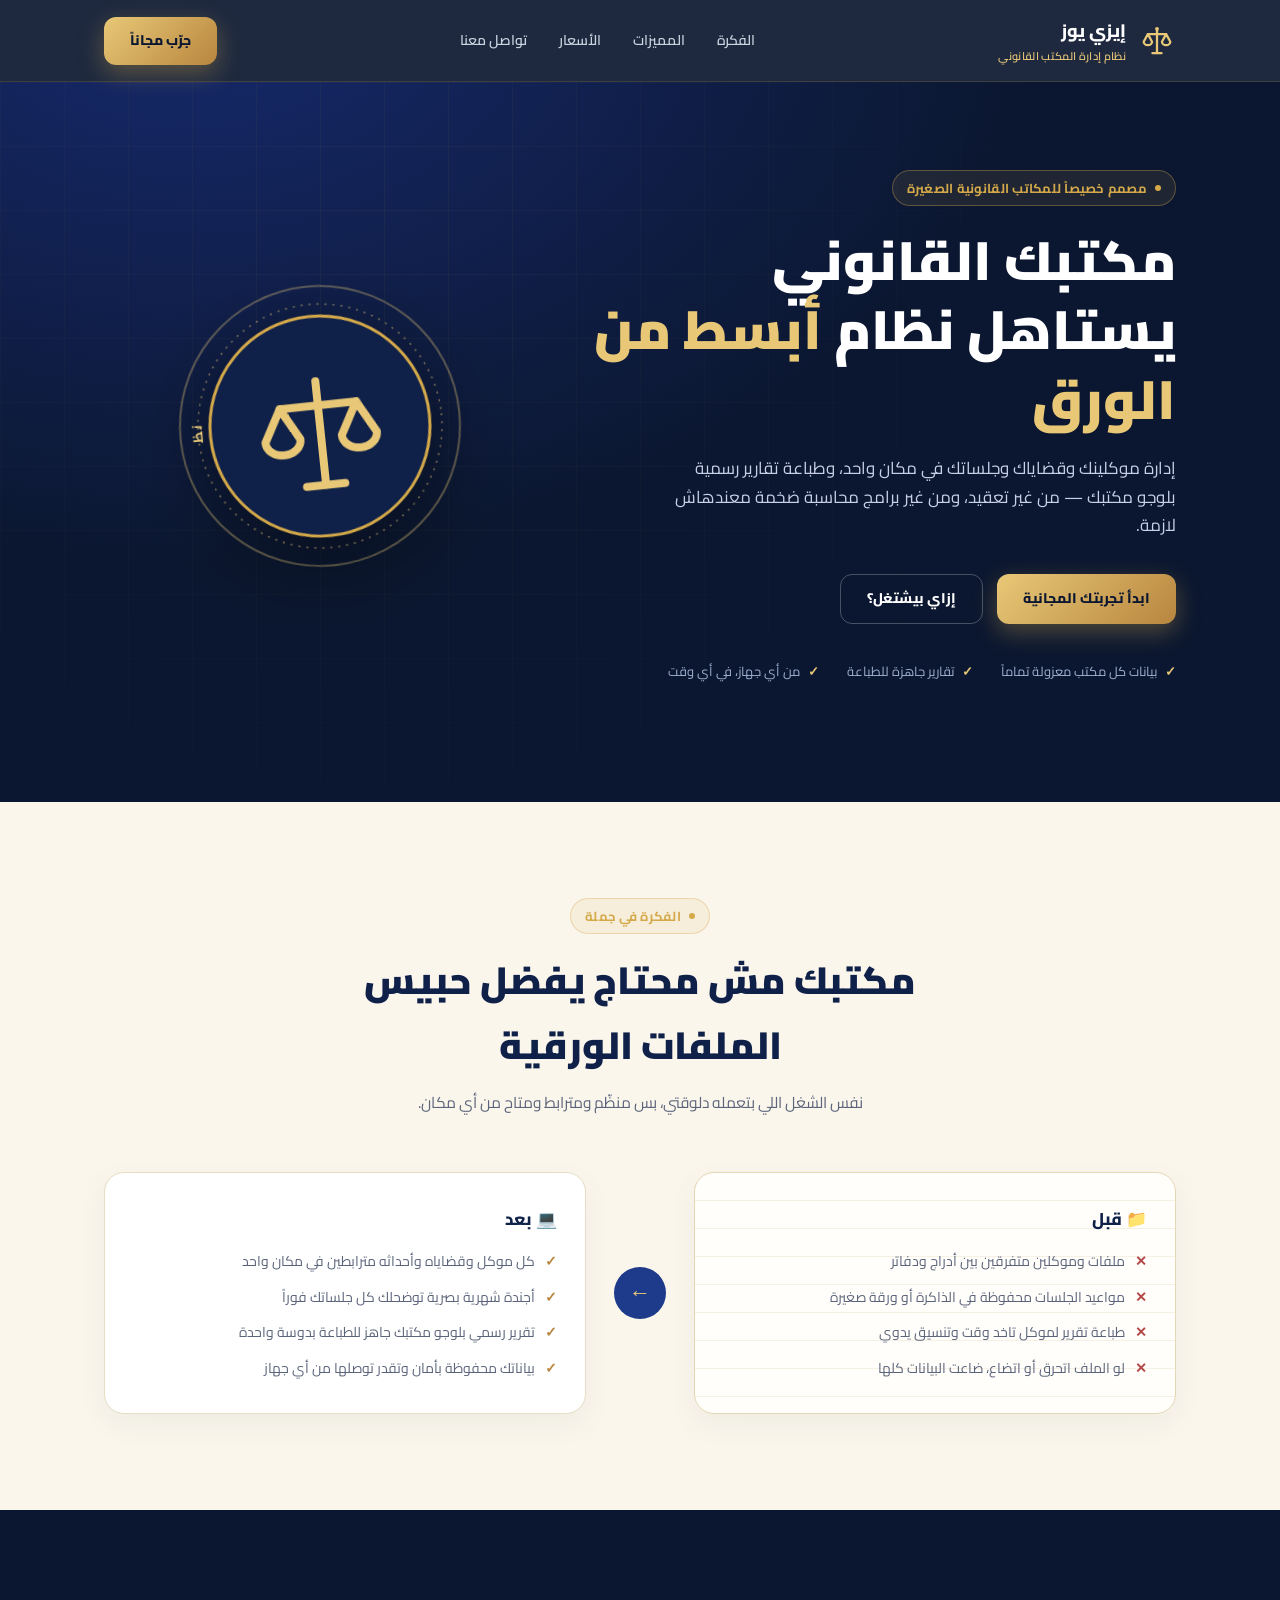
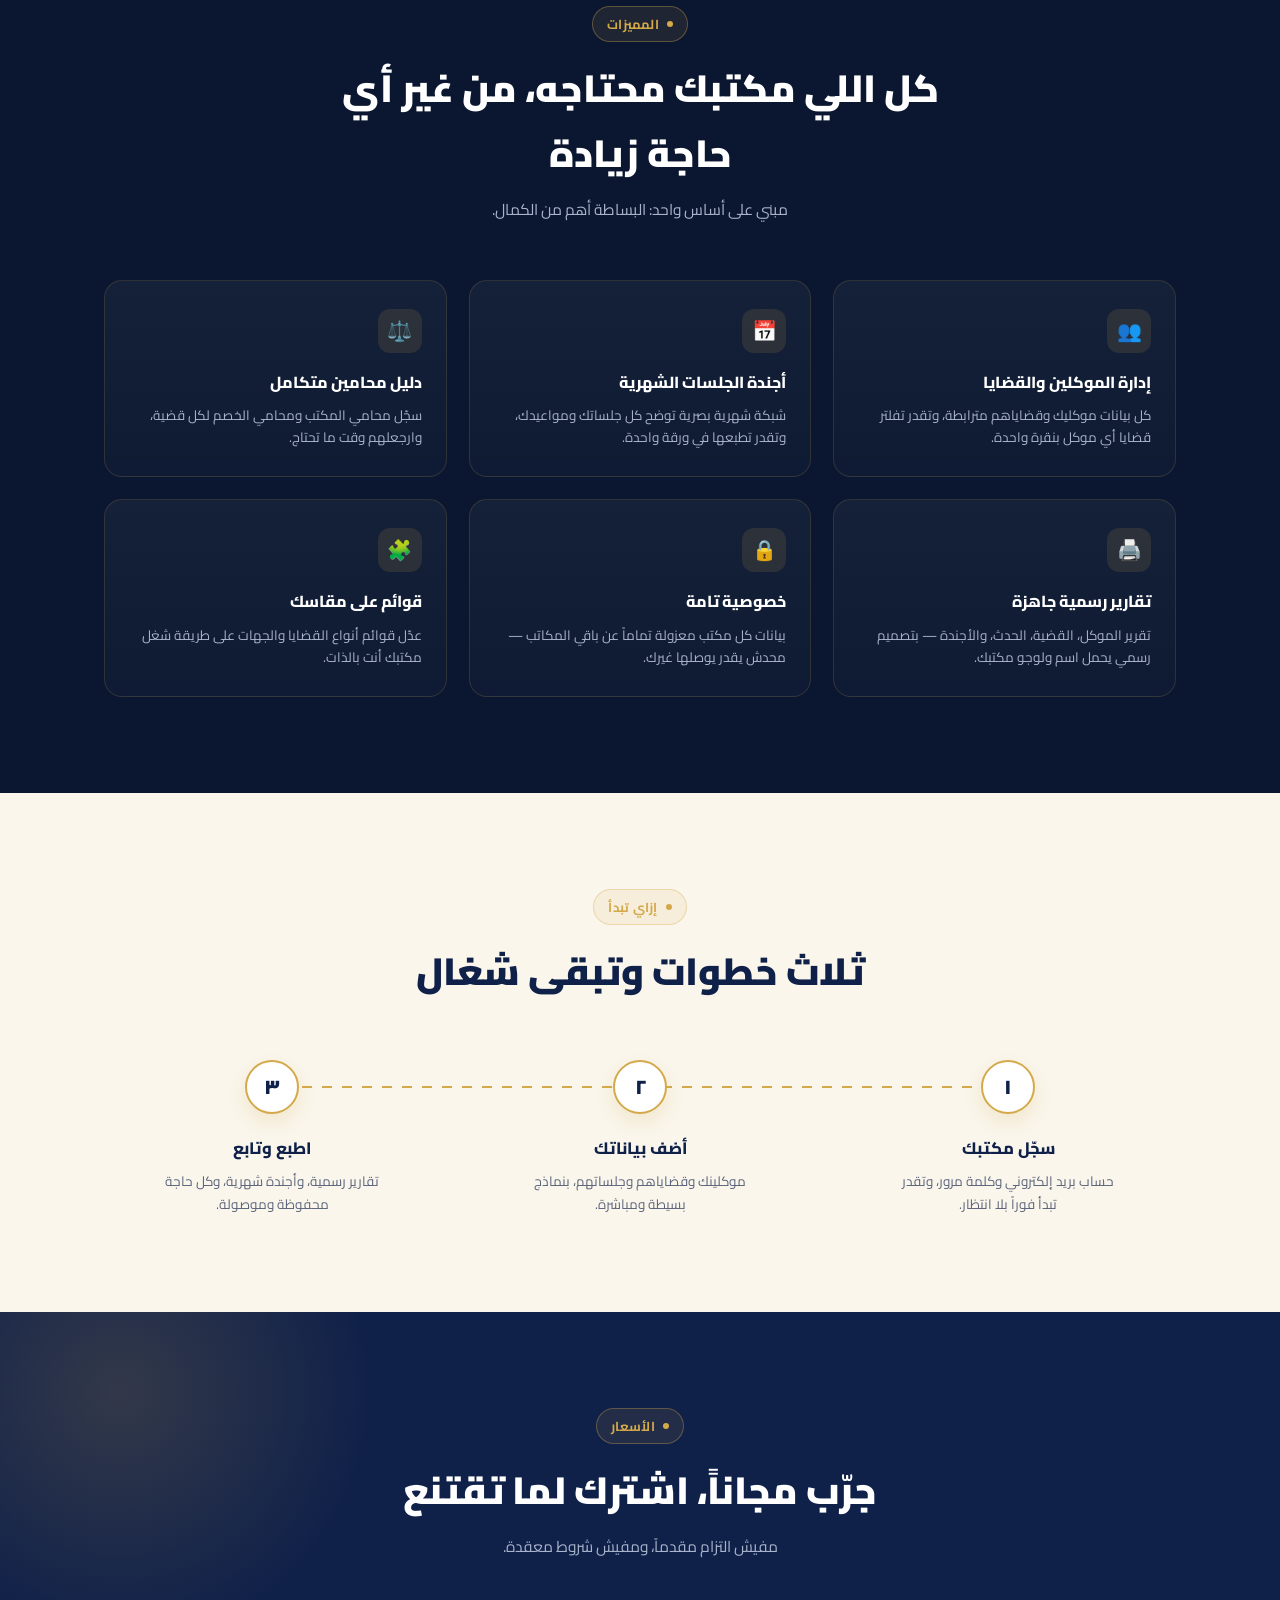
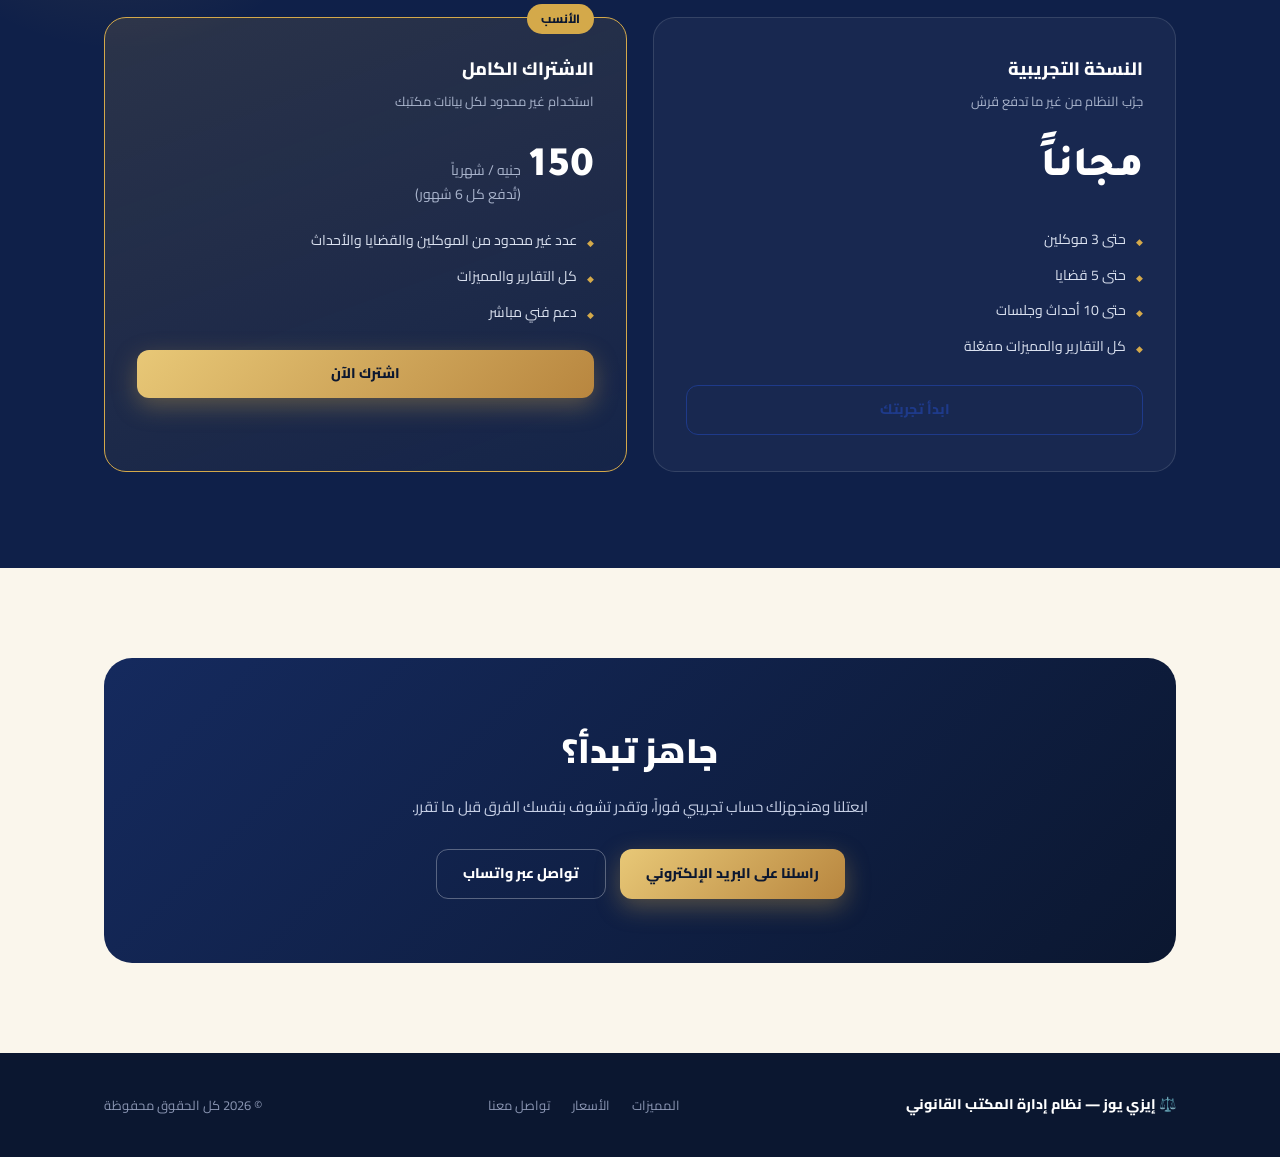
==== public/landing.html @ 00e55f8a "add landing page" ====
<!DOCTYPE html>
<html lang="ar" dir="rtl">
<head>
<meta charset="UTF-8">
<meta name="viewport" content="width=device-width, initial-scale=1.0">
<title>إيزي يوز — نظام إدارة المكتب القانوني</title>
<link rel="preconnect" href="https://fonts.googleapis.com">
<link href="https://fonts.googleapis.com/css2?family=Cairo:wght@400;500;600;700;800;900&family=Tajawal:wght@400;500;700&display=swap" rel="stylesheet">
<style>
  :root{
    --navy-950:#0b1730;
    --navy-900:#0f2049;
    --navy-800:#152a5e;
    --navy-700:#1e3a8a;
    --gold-600:#b8863f;
    --gold-500:#d4a94a;
    --gold-400:#e8c877;
    --paper:#faf6ec;
    --paper-line:#e7ddc4;
    --ink:#1a2238;
    --ink-muted:#5b647a;
    --white:#ffffff;
  }
  *{box-sizing:border-box; margin:0; padding:0;}
  html{scroll-behavior:smooth;}
  body{
    font-family:'Cairo', sans-serif;
    background:var(--paper);
    color:var(--ink);
    line-height:1.7;
    overflow-x:hidden;
  }
  img,svg{display:block; max-width:100%;}
  a{color:inherit; text-decoration:none;}
  .container{max-width:1120px; margin:0 auto; padding:0 24px;}
  .eyebrow{
    display:inline-flex; align-items:center; gap:8px;
    font-size:13px; font-weight:700; letter-spacing:.02em;
    color:var(--gold-500);
    background:rgba(212,169,74,.1);
    border:1px solid rgba(212,169,74,.35);
    padding:6px 14px; border-radius:999px;
  }
  .eyebrow .dot{width:6px; height:6px; border-radius:50%; background:var(--gold-500);}

  /* ===== NAV ===== */
  header.nav{
    position:sticky; top:0; z-index:50;
    background:rgba(11,23,48,.92);
    backdrop-filter:blur(10px);
    border-bottom:1px solid rgba(212,169,74,.18);
  }
  .nav-inner{display:flex; align-items:center; justify-content:space-between; padding:16px 24px;}
  .brand{display:flex; align-items:center; gap:12px;}
  .brand-mark{width:38px; height:38px;}
  .brand-name{color:var(--white); font-weight:800; font-size:18px;}
  .brand-sub{color:var(--gold-400); font-size:11px; font-weight:600; letter-spacing:.03em;}
  nav.links{display:flex; align-items:center; gap:32px;}
  nav.links a{color:#cbd5e1; font-size:14px; font-weight:600; transition:color .2s;}
  nav.links a:hover{color:var(--gold-400);}
  .btn{
    display:inline-flex; align-items:center; justify-content:center; gap:8px;
    font-weight:800; font-size:14px; border-radius:12px; padding:12px 26px;
    cursor:pointer; border:none; transition:transform .18s ease, box-shadow .18s ease;
  }
  .btn:hover{transform:translateY(-2px);}
  .btn-gold{background:linear-gradient(135deg, var(--gold-400), var(--gold-600)); color:var(--navy-950); box-shadow:0 8px 24px rgba(212,169,74,.35);}
  .btn-ghost{background:transparent; color:var(--white); border:1.5px solid rgba(255,255,255,.25);}
  .btn-navy{background:var(--navy-700); color:var(--white); box-shadow:0 8px 24px rgba(30,58,138,.35);}
  .btn-outline-navy{background:transparent; color:var(--navy-700); border:1.5px solid var(--navy-700);}

  /* ===== HERO ===== */
  .hero{
    position:relative;
    background:radial-gradient(120% 140% at 15% -10%, #16296b 0%, var(--navy-950) 55%);
    color:var(--white);
    padding:88px 0 120px;
    overflow:hidden;
  }
  .hero::before{
    content:"";
    position:absolute; inset:0;
    background-image:
      linear-gradient(rgba(212,169,74,.06) 1px, transparent 1px),
      linear-gradient(90deg, rgba(212,169,74,.06) 1px, transparent 1px);
    background-size:64px 64px;
    mask-image:radial-gradient(circle at 30% 20%, black, transparent 70%);
    pointer-events:none;
  }
  .hero-grid{display:grid; grid-template-columns:1.15fr .85fr; gap:56px; align-items:center; position:relative; z-index:2;}
  .hero h1{
    font-size:clamp(32px, 4.4vw, 54px); font-weight:900; line-height:1.28;
    margin:20px 0 20px;
  }
  .hero h1 .accent{color:var(--gold-400);}
  .hero p.lead{font-size:17px; color:#c7d0e6; max-width:520px; margin-bottom:34px;}
  .hero-ctas{display:flex; gap:14px; flex-wrap:wrap; margin-bottom:36px;}
  .hero-trust{display:flex; gap:28px; flex-wrap:wrap; font-size:13px; color:#9fb0d1;}
  .hero-trust span{display:flex; align-items:center; gap:8px;}
  .hero-trust b{color:var(--gold-400);}

  /* seal */
  .seal-wrap{position:relative; display:flex; justify-content:center; align-items:center;}
  .seal{
    width:300px; height:300px; position:relative;
    animation:stamp-in .7s cubic-bezier(.2,.9,.25,1) both;
  }
  @keyframes stamp-in{
    0%{opacity:0; transform:scale(1.5) rotate(-14deg);}
    60%{opacity:1;}
    100%{opacity:1; transform:scale(1) rotate(-6deg);}
  }
  .seal svg{width:100%; height:100%; filter:drop-shadow(0 20px 45px rgba(0,0,0,.45));}
  @media (prefers-reduced-motion:reduce){ .seal{animation:none; transform:rotate(-6deg);} }

  /* ===== TRANSFORM (paper -> digital) ===== */
  .transform-section{padding:96px 0; background:var(--paper); position:relative;}
  .section-head{text-align:center; max-width:640px; margin:0 auto 56px;}
  .section-head h2{font-size:clamp(26px,3vw,38px); font-weight:900; color:var(--navy-900); margin:14px 0 12px;}
  .section-head p{color:var(--ink-muted); font-size:15.5px;}

  .transform-grid{display:grid; grid-template-columns:1fr auto 1fr; gap:28px; align-items:center;}
  .t-card{
    background:var(--white); border:1px solid var(--paper-line); border-radius:20px; padding:32px 28px;
    box-shadow:0 10px 30px rgba(26,34,56,.05);
  }
  .t-card.old{background:repeating-linear-gradient(180deg, #fffefb, #fffefb 27px, #ece3ce 28px); border-color:#e4d7b3;}
  .t-card h3{font-size:17px; font-weight:800; color:var(--navy-900); margin-bottom:16px; display:flex; align-items:center; gap:10px;}
  .t-card ul{list-style:none; display:flex; flex-direction:column; gap:12px;}
  .t-card li{font-size:14px; color:var(--ink-muted); display:flex; align-items:flex-start; gap:10px;}
  .t-card.old li::before{content:"✕"; color:#b34747; font-weight:800;}
  .t-card.new li::before{content:"✓"; color:var(--gold-600); font-weight:800;}
  .t-arrow{width:52px; height:52px; border-radius:50%; background:var(--navy-700); color:var(--gold-400); display:flex; align-items:center; justify-content:center; font-size:22px; font-weight:900;}

  /* ===== FEATURES ===== */
  .features{padding:96px 0; background:var(--navy-950); color:var(--white); position:relative;}
  .features .section-head h2{color:var(--white);}
  .features .section-head p{color:#a9b4cc;}
  .feat-grid{display:grid; grid-template-columns:repeat(3, 1fr); gap:22px;}
  .feat-card{
    background:linear-gradient(180deg, rgba(255,255,255,.045), rgba(255,255,255,.02));
    border:1px solid rgba(212,169,74,.16);
    border-radius:18px; padding:28px 24px;
    transition:border-color .2s, transform .2s;
  }
  .feat-card:hover{border-color:rgba(212,169,74,.5); transform:translateY(-4px);}
  .feat-icon{width:44px; height:44px; border-radius:12px; background:rgba(212,169,74,.12); display:flex; align-items:center; justify-content:center; margin-bottom:16px; font-size:20px;}
  .feat-card h3{font-size:16px; font-weight:800; margin-bottom:8px;}
  .feat-card p{font-size:13.5px; color:#a9b4cc; line-height:1.65;}

  /* ===== STEPS ===== */
  .steps{padding:96px 0; background:var(--paper);}
  .steps-grid{display:grid; grid-template-columns:repeat(3,1fr); gap:32px; position:relative;}
  .steps-grid::before{
    content:""; position:absolute; top:26px; right:16.6%; left:16.6%; height:2px;
    background:repeating-linear-gradient(90deg, var(--gold-500) 0 10px, transparent 10px 20px);
    z-index:0;
  }
  .step{position:relative; z-index:1; text-align:center;}
  .step-num{
    width:54px; height:54px; border-radius:50%; margin:0 auto 20px;
    background:var(--white); border:2.5px solid var(--gold-500); color:var(--navy-900);
    display:flex; align-items:center; justify-content:center; font-weight:900; font-size:20px;
    box-shadow:0 8px 20px rgba(212,169,74,.2);
  }
  .step h3{font-size:16.5px; font-weight:800; color:var(--navy-900); margin-bottom:8px;}
  .step p{font-size:13.5px; color:var(--ink-muted); max-width:230px; margin:0 auto;}

  /* ===== PRICING ===== */
  .pricing{padding:96px 0; background:var(--navy-900); color:var(--white); position:relative; overflow:hidden;}
  .pricing::after{
    content:""; position:absolute; width:520px; height:520px; border-radius:50%;
    background:radial-gradient(circle, rgba(212,169,74,.18), transparent 70%);
    top:-180px; left:-140px;
  }
  .price-grid{display:grid; grid-template-columns:1fr 1fr; gap:26px; position:relative; z-index:1;}
  .price-card{
    background:rgba(255,255,255,.04); border:1px solid rgba(255,255,255,.12); border-radius:22px;
    padding:36px 32px;
  }
  .price-card.featured{
    background:linear-gradient(160deg, rgba(212,169,74,.14), rgba(212,169,74,.03));
    border:1.5px solid var(--gold-500);
    position:relative;
  }
  .price-badge{
    position:absolute; top:-14px; right:32px;
    background:var(--gold-500); color:var(--navy-950); font-size:12px; font-weight:800;
    padding:5px 14px; border-radius:999px;
  }
  .price-card h3{font-size:18px; font-weight:800; margin-bottom:6px;}
  .price-card .sub{font-size:13px; color:#a9b4cc; margin-bottom:22px;}
  .price-amount{display:flex; align-items:baseline; gap:8px; margin-bottom:22px;}
  .price-amount .num{font-size:42px; font-weight:900; font-family:'Tajawal', sans-serif;}
  .price-amount .unit{font-size:14px; color:#a9b4cc;}
  .price-card ul{list-style:none; display:flex; flex-direction:column; gap:12px; margin-bottom:26px;}
  .price-card li{font-size:14px; color:#dbe2f0; display:flex; align-items:flex-start; gap:10px;}
  .price-card li::before{content:"◆"; color:var(--gold-500); font-size:9px; margin-top:6px;}
  .price-card .btn{width:100%;}

  /* ===== CTA / CONTACT ===== */
  .cta-section{padding:90px 0; background:var(--paper); text-align:center;}
  .cta-box{
    background:linear-gradient(135deg, var(--navy-800), var(--navy-950));
    border-radius:28px; padding:64px 40px; color:var(--white);
    position:relative; overflow:hidden;
  }
  .cta-box h2{font-size:clamp(24px,3vw,34px); font-weight:900; margin-bottom:14px;}
  .cta-box p{color:#c7d0e6; max-width:480px; margin:0 auto 30px; font-size:15px;}
  .cta-actions{display:flex; gap:14px; justify-content:center; flex-wrap:wrap;}

  footer{background:var(--navy-950); color:#8b96b3; padding:40px 0; font-size:13px;}
  .footer-inner{display:flex; justify-content:space-between; align-items:center; flex-wrap:wrap; gap:16px;}
  .footer-inner .brand-name{font-size:14px;}
  .footer-links{display:flex; gap:22px;}
  .footer-links a:hover{color:var(--gold-400);}

  @media (max-width:900px){
    nav.links{display:none;}
    .hero-grid{grid-template-columns:1fr; text-align:center;}
    .hero p.lead{margin-inline:auto;}
    .hero-ctas, .hero-trust{justify-content:center;}
    .seal{width:220px; height:220px;}
    .transform-grid{grid-template-columns:1fr; }
    .t-arrow{margin:0 auto; transform:rotate(90deg);}
    .feat-grid{grid-template-columns:1fr 1fr;}
    .steps-grid{grid-template-columns:1fr; gap:44px;}
    .steps-grid::before{display:none;}
    .price-grid{grid-template-columns:1fr;}
    .footer-inner{flex-direction:column; text-align:center;}
  }
  @media (max-width:560px){
    .feat-grid{grid-template-columns:1fr;}
  }
</style>
</head>
<body>

<header class="nav">
  <div class="container nav-inner">
    <div class="brand">
      <svg class="brand-mark" viewBox="0 0 100 100">
        <g stroke="#e8c877" stroke-width="6" stroke-linecap="round" stroke-linejoin="round" fill="none">
          <line x1="50" y1="18" x2="50" y2="76"/>
          <line x1="26" y1="32" x2="74" y2="32"/>
          <path d="M26 32 L15 52 a11 9 0 0 0 22 0 Z"/>
          <path d="M74 32 L63 52 a11 9 0 0 0 22 0 Z"/>
          <line x1="38" y1="82" x2="62" y2="82"/>
          <line x1="50" y1="76" x2="50" y2="82"/>
        </g>
        <circle cx="50" cy="18" r="5" fill="#e8c877"/>
      </svg>
      <div>
        <div class="brand-name">إيزي يوز</div>
        <div class="brand-sub">نظام إدارة المكتب القانوني</div>
      </div>
    </div>
    <nav class="links">
      <a href="#transform">الفكرة</a>
      <a href="#features">المميزات</a>
      <a href="#pricing">الأسعار</a>
      <a href="#contact">تواصل معنا</a>
    </nav>
    <a href="#contact" class="btn btn-gold">جرّب مجاناً</a>
  </div>
</header>

<section class="hero">
  <div class="container hero-grid">
    <div>
      <span class="eyebrow"><span class="dot"></span> مصمم خصيصاً للمكاتب القانونية الصغيرة</span>
      <h1>مكتبك القانوني<br>يستاهل نظام <span class="accent">أبسط من الورق</span></h1>
      <p class="lead">
        إدارة موكلينك وقضاياك وجلساتك في مكان واحد، وطباعة تقارير رسمية بلوجو مكتبك — من غير تعقيد، ومن غير برامج محاسبة ضخمة معندهاش لازمة.
      </p>
      <div class="hero-ctas">
        <a href="#contact" class="btn btn-gold">ابدأ تجربتك المجانية</a>
        <a href="#transform" class="btn btn-ghost">إزاي بيشتغل؟</a>
      </div>
      <div class="hero-trust">
        <span><b>✓</b> بيانات كل مكتب معزولة تماماً</span>
        <span><b>✓</b> تقارير جاهزة للطباعة</span>
        <span><b>✓</b> من أي جهاز، في أي وقت</span>
      </div>
    </div>
    <div class="seal-wrap">
      <div class="seal">
        <svg viewBox="0 0 300 300">
          <defs>
            <path id="sealRing" d="M150,150 m-118,0 a118,118 0 1,1 236,0 a118,118 0 1,1 -236,0"/>
          </defs>
          <circle cx="150" cy="150" r="140" fill="none" stroke="#e8c877" stroke-width="2" opacity="0.35"/>
          <circle cx="150" cy="150" r="122" fill="none" stroke="#e8c877" stroke-width="1.5" opacity="0.5" stroke-dasharray="2 6"/>
          <circle cx="150" cy="150" r="110" fill="#0f2049" stroke="#d4a94a" stroke-width="3"/>
          <text font-family="Cairo, sans-serif" font-size="13.5" font-weight="700" fill="#e8c877" letter-spacing="2">
            <textPath href="#sealRing" startOffset="2%">نظام إدارة المكتب القانوني  •  إيزي يوز  •</textPath>
          </text>
          <g stroke="#e8c877" stroke-width="5" stroke-linecap="round" stroke-linejoin="round" fill="none" transform="translate(150,158) scale(1.6) translate(-50,-50)">
            <line x1="50" y1="18" x2="50" y2="76"/>
            <line x1="26" y1="32" x2="74" y2="32"/>
            <path d="M26 32 L15 52 a11 9 0 0 0 22 0 Z"/>
            <path d="M74 32 L63 52 a11 9 0 0 0 22 0 Z"/>
            <line x1="38" y1="82" x2="62" y2="82"/>
            <line x1="50" y1="76" x2="50" y2="82"/>
          </g>
          <circle cx="150" cy="105" r="4" fill="#e8c877" transform="translate(0,0)"/>
        </svg>
      </div>
    </div>
  </div>
</section>

<section class="transform-section" id="transform">
  <div class="container">
    <div class="section-head">
      <span class="eyebrow"><span class="dot"></span> الفكرة في جملة</span>
      <h2>مكتبك مش محتاج يفضل حبيس الملفات الورقية</h2>
      <p>نفس الشغل اللي بتعمله دلوقتي، بس منظّم ومترابط ومتاح من أي مكان.</p>
    </div>
    <div class="transform-grid">
      <div class="t-card old">
        <h3>📁 قبل</h3>
        <ul>
          <li>ملفات وموكلين متفرقين بين أدراج ودفاتر</li>
          <li>مواعيد الجلسات محفوظة في الذاكرة أو ورقة صغيرة</li>
          <li>طباعة تقرير لموكل تاخد وقت وتنسيق يدوي</li>
          <li>لو الملف اتحرق أو اتضاع، ضاعت البيانات كلها</li>
        </ul>
      </div>
      <div class="t-arrow">←</div>
      <div class="t-card new">
        <h3>💻 بعد</h3>
        <ul>
          <li>كل موكل وقضاياه وأحداثه مترابطين في مكان واحد</li>
          <li>أجندة شهرية بصرية توضحلك كل جلساتك فوراً</li>
          <li>تقرير رسمي بلوجو مكتبك جاهز للطباعة بدوسة واحدة</li>
          <li>بياناتك محفوظة بأمان وتقدر توصلها من أي جهاز</li>
        </ul>
      </div>
    </div>
  </div>
</section>

<section class="features" id="features">
  <div class="container">
    <div class="section-head">
      <span class="eyebrow"><span class="dot"></span> المميزات</span>
      <h2>كل اللي مكتبك محتاجه، من غير أي حاجة زيادة</h2>
      <p>مبني على أساس واحد: البساطة أهم من الكمال.</p>
    </div>
    <div class="feat-grid">
      <div class="feat-card">
        <div class="feat-icon">👥</div>
        <h3>إدارة الموكلين والقضايا</h3>
        <p>كل بيانات موكليك وقضاياهم مترابطة، وتقدر تفلتر قضايا أي موكل بنقرة واحدة.</p>
      </div>
      <div class="feat-card">
        <div class="feat-icon">📅</div>
        <h3>أجندة الجلسات الشهرية</h3>
        <p>شبكة شهرية بصرية توضح كل جلساتك ومواعيدك، وتقدر تطبعها في ورقة واحدة.</p>
      </div>
      <div class="feat-card">
        <div class="feat-icon">⚖️</div>
        <h3>دليل محامين متكامل</h3>
        <p>سجّل محامي المكتب ومحامي الخصم لكل قضية، وارجعلهم وقت ما تحتاج.</p>
      </div>
      <div class="feat-card">
        <div class="feat-icon">🖨️</div>
        <h3>تقارير رسمية جاهزة</h3>
        <p>تقرير الموكل، القضية، الحدث، والأجندة — بتصميم رسمي يحمل اسم ولوجو مكتبك.</p>
      </div>
      <div class="feat-card">
        <div class="feat-icon">🔒</div>
        <h3>خصوصية تامة</h3>
        <p>بيانات كل مكتب معزولة تماماً عن باقي المكاتب — محدش يقدر يوصلها غيرك.</p>
      </div>
      <div class="feat-card">
        <div class="feat-icon">🧩</div>
        <h3>قوائم على مقاسك</h3>
        <p>عدّل قوائم أنواع القضايا والجهات على طريقة شغل مكتبك أنت بالذات.</p>
      </div>
    </div>
  </div>
</section>

<section class="steps">
  <div class="container">
    <div class="section-head">
      <span class="eyebrow"><span class="dot"></span> إزاي تبدأ</span>
      <h2>ثلاث خطوات وتبقى شغال</h2>
    </div>
    <div class="steps-grid">
      <div class="step">
        <div class="step-num">١</div>
        <h3>سجّل مكتبك</h3>
        <p>حساب بريد إلكتروني وكلمة مرور، وتقدر تبدأ فوراً بلا انتظار.</p>
      </div>
      <div class="step">
        <div class="step-num">٢</div>
        <h3>أضف بياناتك</h3>
        <p>موكلينك وقضاياهم وجلساتهم، بنماذج بسيطة ومباشرة.</p>
      </div>
      <div class="step">
        <div class="step-num">٣</div>
        <h3>اطبع وتابع</h3>
        <p>تقارير رسمية، وأجندة شهرية، وكل حاجة محفوظة وموصولة.</p>
      </div>
    </div>
  </div>
</section>

<section class="pricing" id="pricing">
  <div class="container">
    <div class="section-head">
      <span class="eyebrow"><span class="dot"></span> الأسعار</span>
      <h2 style="color:#fff;">جرّب مجاناً، اشترك لما تقتنع</h2>
      <p style="color:#a9b4cc;">مفيش التزام مقدماً، ومفيش شروط معقدة.</p>
    </div>
    <div class="price-grid">
      <div class="price-card">
        <h3>النسخة التجريبية</h3>
        <p class="sub">جرّب النظام من غير ما تدفع قرش</p>
        <div class="price-amount"><span class="num">مجاناً</span></div>
        <ul>
          <li>حتى 3 موكلين</li>
          <li>حتى 5 قضايا</li>
          <li>حتى 10 أحداث وجلسات</li>
          <li>كل التقارير والمميزات مفعّلة</li>
        </ul>
        <a href="#contact" class="btn btn-outline-navy">ابدأ تجربتك</a>
      </div>
      <div class="price-card featured">
        <span class="price-badge">الأنسب</span>
        <h3>الاشتراك الكامل</h3>
        <p class="sub">استخدام غير محدود لكل بيانات مكتبك</p>
        <div class="price-amount">
          <span class="num">150</span>
          <span class="unit">جنيه / شهرياً<br>(تُدفع كل 6 شهور)</span>
        </div>
        <ul>
          <li>عدد غير محدود من الموكلين والقضايا والأحداث</li>
          <li>كل التقارير والمميزات</li>
          <li>دعم فني مباشر</li>
        </ul>
        <a href="#contact" class="btn btn-gold">اشترك الآن</a>
      </div>
    </div>
  </div>
</section>

<section class="cta-section" id="contact">
  <div class="container">
    <div class="cta-box">
      <h2>جاهز تبدأ؟</h2>
      <p>ابعتلنا وهنجهزلك حساب تجريبي فوراً، وتقدر تشوف بنفسك الفرق قبل ما تقرر.</p>
      <div class="cta-actions">
        <a href="mailto:support@example.com" class="btn btn-gold">راسلنا على البريد الإلكتروني</a>
        <a href="https://wa.me/201000000000" class="btn btn-ghost" style="color:#fff; border-color:rgba(255,255,255,.3);">تواصل عبر واتساب</a>
      </div>
    </div>
  </div>
</section>

<footer>
  <div class="container footer-inner">
    <div class="brand-name">⚖️ إيزي يوز — نظام إدارة المكتب القانوني</div>
    <div class="footer-links">
      <a href="#features">المميزات</a>
      <a href="#pricing">الأسعار</a>
      <a href="mailto:support@example.com">تواصل معنا</a>
    </div>
    <div>© 2026 كل الحقوق محفوظة</div>
  </div>
</footer>

</body>
</html>
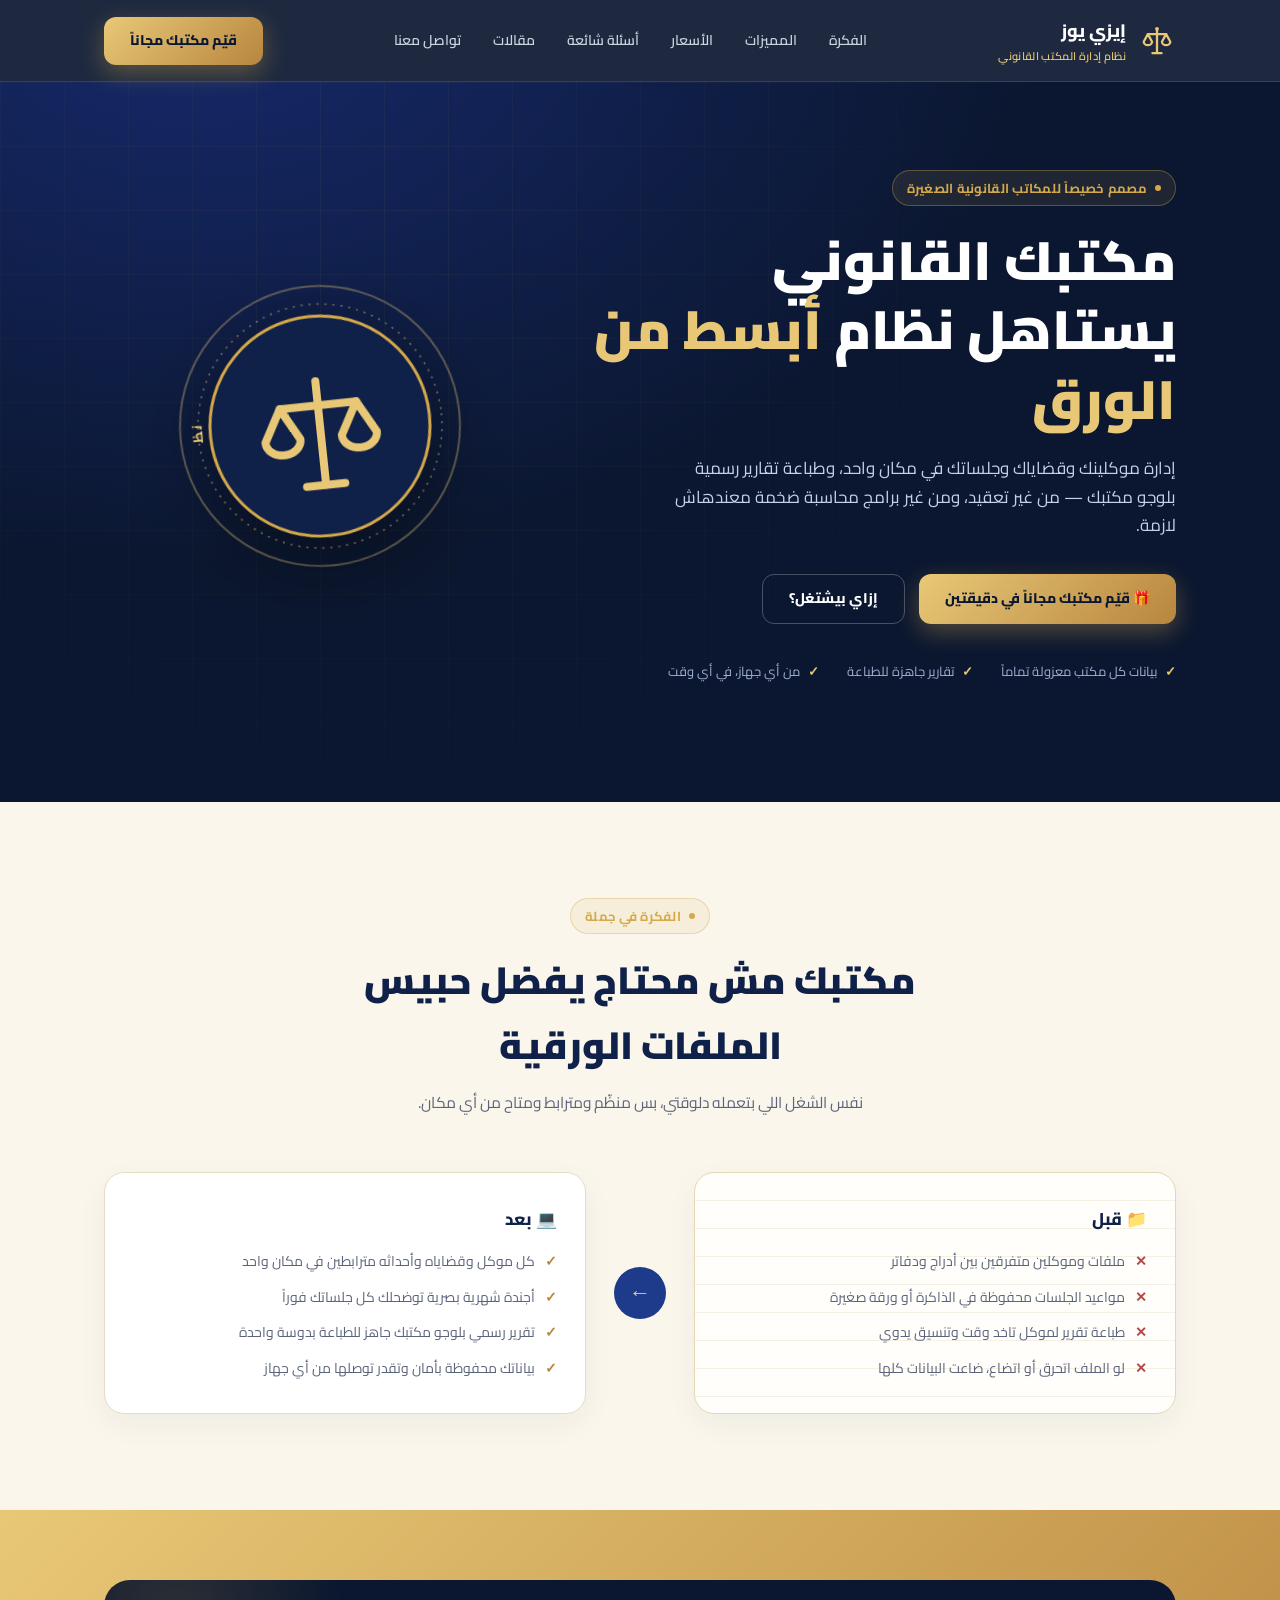
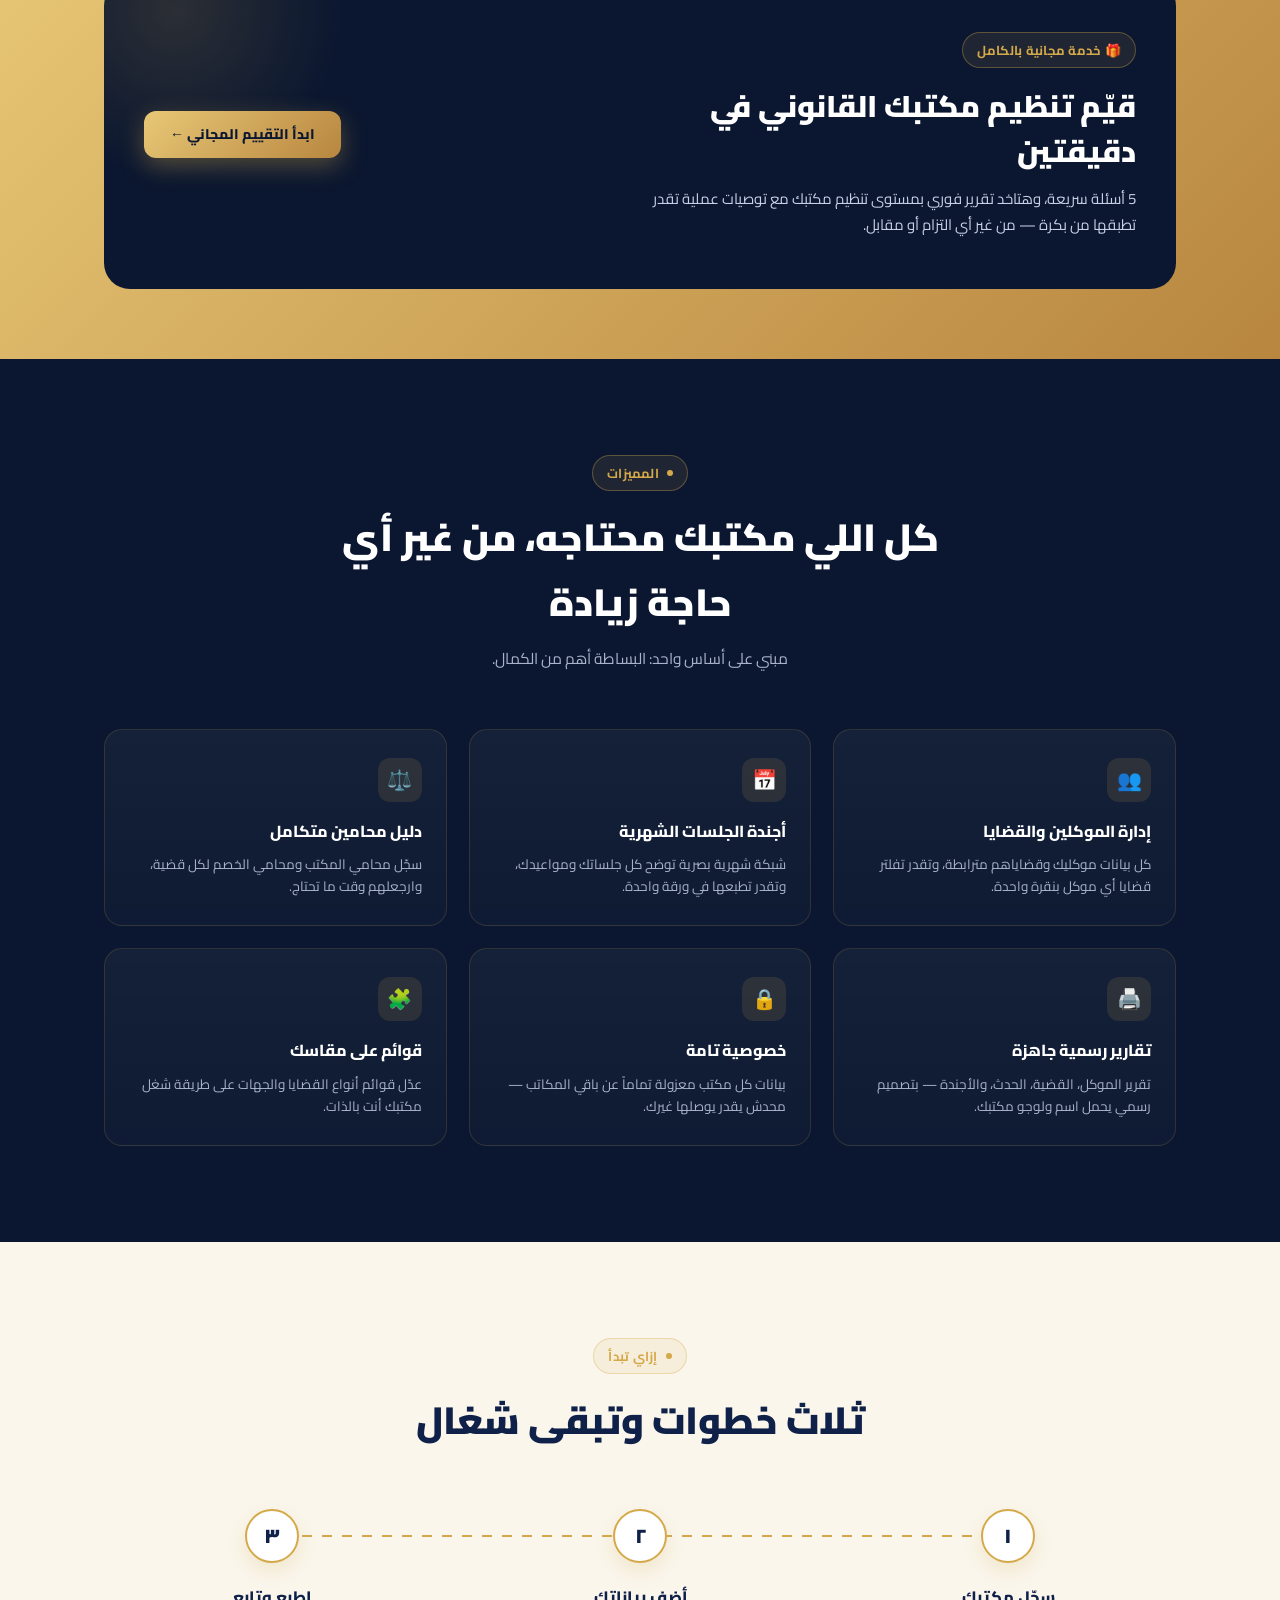
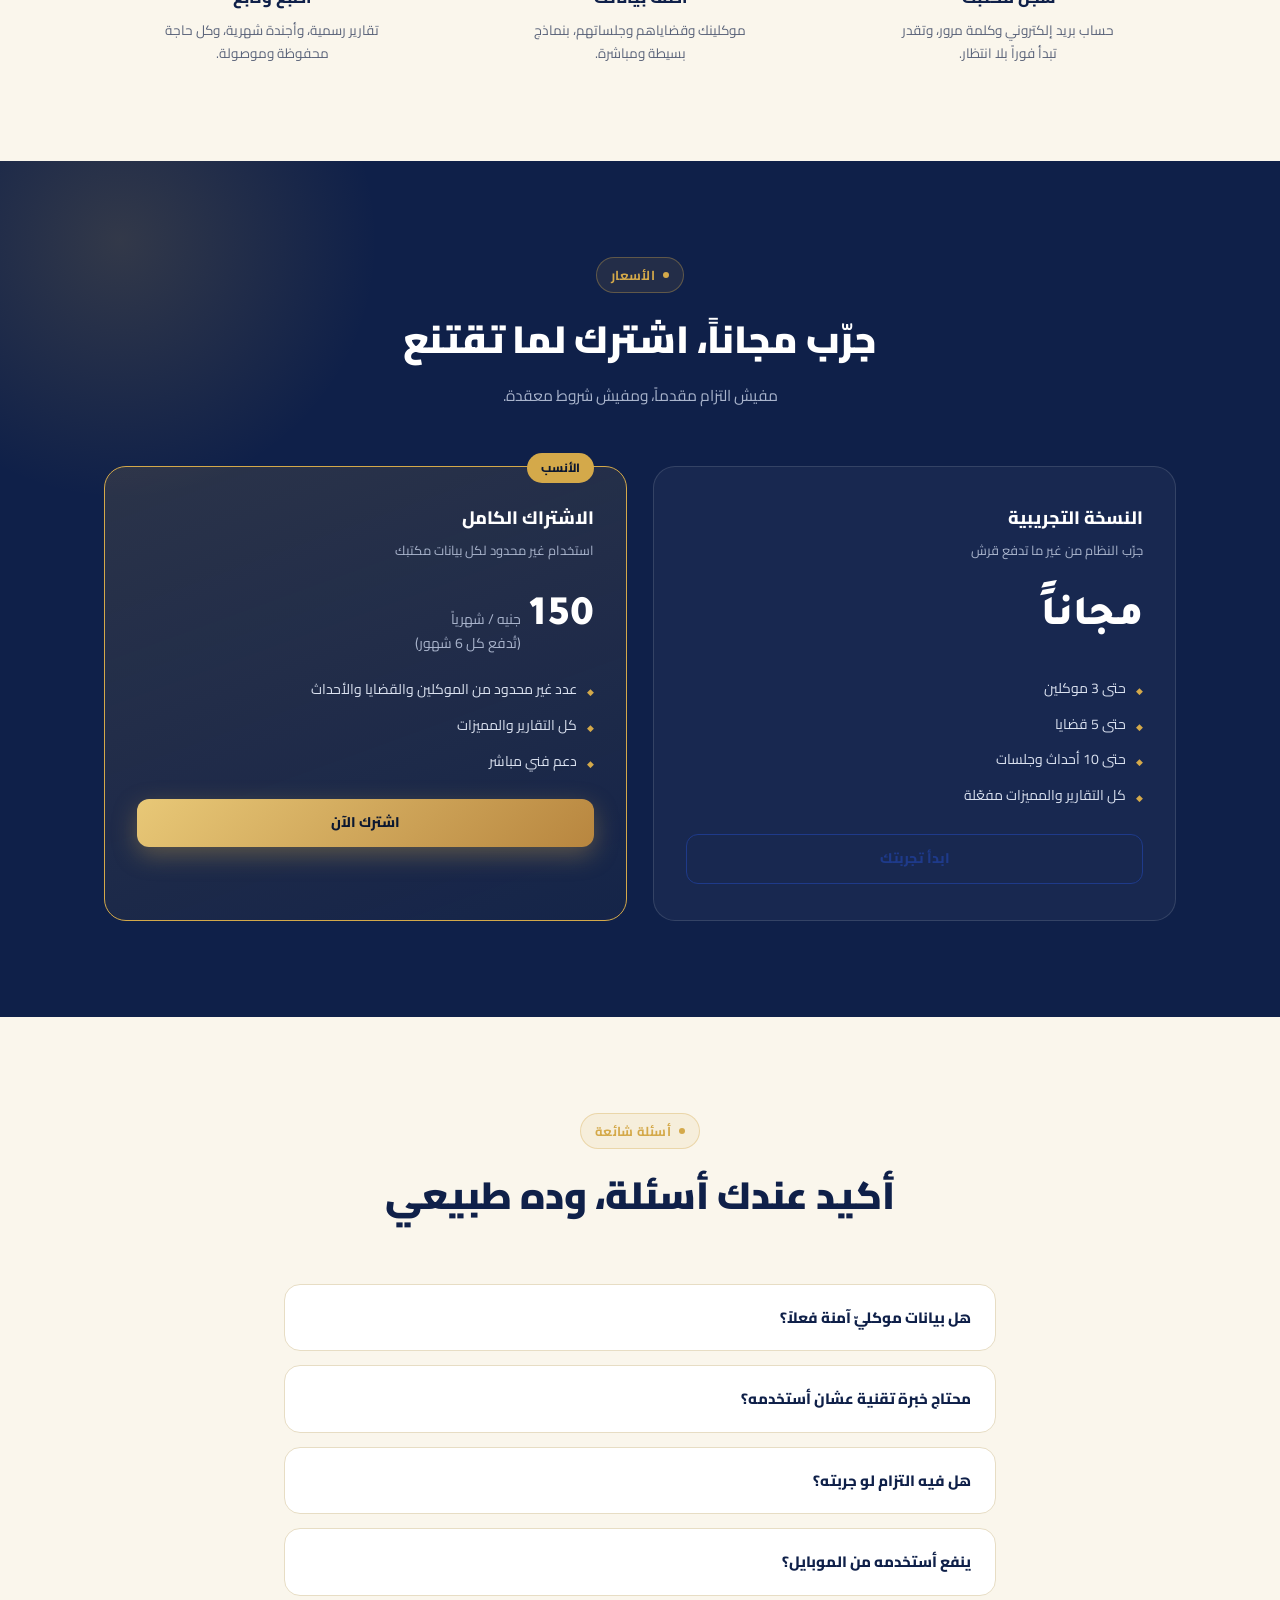
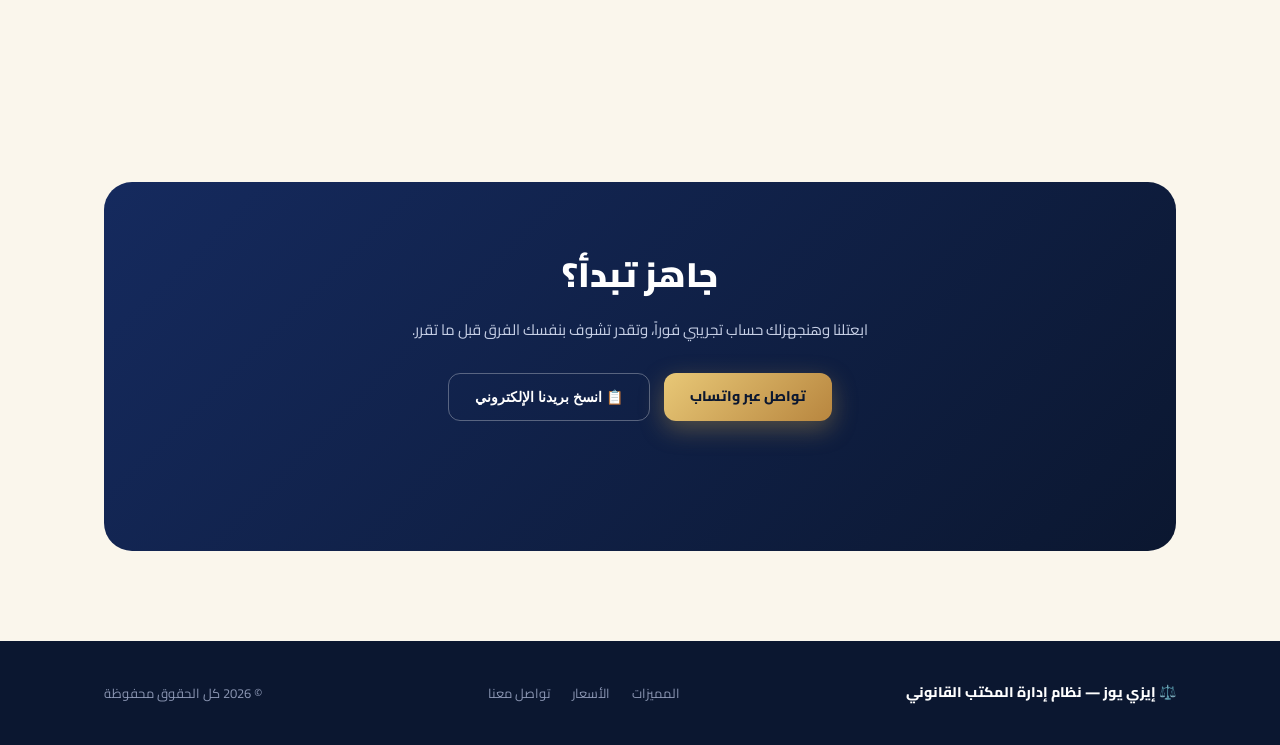
==== commit 64e83c2e: "all update" ====
--- a/public/landing.html
+++ b/public/landing.html
@@ -259,9 +259,11 @@
       <a href="#transform">الفكرة</a>
       <a href="#features">المميزات</a>
       <a href="#pricing">الأسعار</a>
+      <a href="#faq">أسئلة شائعة</a>
+      <a href="articles.html">مقالات</a>
       <a href="#contact">تواصل معنا</a>
     </nav>
-    <a href="#contact" class="btn btn-gold">جرّب مجاناً</a>
+    <a href="quiz.html" class="btn btn-gold">قيّم مكتبك مجاناً</a>
   </div>
 </header>
 
@@ -274,7 +276,7 @@
         إدارة موكلينك وقضاياك وجلساتك في مكان واحد، وطباعة تقارير رسمية بلوجو مكتبك — من غير تعقيد، ومن غير برامج محاسبة ضخمة معندهاش لازمة.
       </p>
       <div class="hero-ctas">
-        <a href="#contact" class="btn btn-gold">ابدأ تجربتك المجانية</a>
+        <a href="quiz.html" class="btn btn-gold">🎁 قيّم مكتبك مجاناً في دقيقتين</a>
         <a href="#transform" class="btn btn-ghost">إزاي بيشتغل؟</a>
       </div>
       <div class="hero-trust">
@@ -341,6 +343,20 @@
   </div>
 </section>
 
+<section style="padding:70px 0; background:linear-gradient(135deg, var(--gold-400), var(--gold-600));">
+  <div class="container">
+    <div style="background:var(--navy-950); border-radius:26px; padding:52px 40px; display:flex; align-items:center; justify-content:space-between; gap:40px; flex-wrap:wrap; color:#fff; position:relative; overflow:hidden;">
+      <div style="position:absolute; width:340px; height:340px; border-radius:50%; background:radial-gradient(circle, rgba(212,169,74,.16), transparent 70%); top:-140px; left:-100px;"></div>
+      <div style="max-width:520px; position:relative;">
+        <span class="eyebrow">🎁 خدمة مجانية بالكامل</span>
+        <h2 style="font-size:clamp(22px,3vw,30px); font-weight:900; margin:16px 0 12px; line-height:1.5;">قيّم تنظيم مكتبك القانوني في دقيقتين</h2>
+        <p style="color:#c7d0e6; font-size:15px; margin-bottom:0;">5 أسئلة سريعة، وهتاخد تقرير فوري بمستوى تنظيم مكتبك مع توصيات عملية تقدر تطبقها من بكرة — من غير أي التزام أو مقابل.</p>
+      </div>
+      <a href="quiz.html" class="btn btn-gold" style="position:relative; white-space:nowrap;">ابدأ التقييم المجاني ←</a>
+    </div>
+  </div>
+</section>
+
 <section class="features" id="features">
   <div class="container">
     <div class="section-head">
@@ -448,15 +464,43 @@
   </div>
 </section>
 
+<section style="padding:96px 0; background:var(--paper);" id="faq">
+  <div class="container" style="max-width:760px;">
+    <div class="section-head">
+      <span class="eyebrow"><span class="dot"></span> أسئلة شائعة</span>
+      <h2>أكيد عندك أسئلة، وده طبيعي</h2>
+    </div>
+    <div style="display:flex; flex-direction:column; gap:14px;">
+      <details style="background:#fff; border:1px solid var(--paper-line); border-radius:16px; padding:20px 24px;">
+        <summary style="cursor:pointer; font-weight:800; font-size:15px; color:var(--navy-900); list-style:none;">هل بيانات موكليّ آمنة فعلاً؟</summary>
+        <p style="margin-top:12px; font-size:14px; color:var(--ink-muted); line-height:1.7;">أيوه، بيانات كل مكتب معزولة تماماً عن باقي المكاتب على مستوى قاعدة البيانات نفسها — نفس الطريقة اللي بتستخدمها شركات عالمية كبيرة لحماية بيانات عملائها.</p>
+      </details>
+      <details style="background:#fff; border:1px solid var(--paper-line); border-radius:16px; padding:20px 24px;">
+        <summary style="cursor:pointer; font-weight:800; font-size:15px; color:var(--navy-900); list-style:none;">محتاج خبرة تقنية عشان أستخدمه؟</summary>
+        <p style="margin-top:12px; font-size:14px; color:var(--ink-muted); line-height:1.7;">لأ خالص. النظام مبني عشان يكون بسيط زي ما بتستخدم أي تطبيق موبايل عادي — لو تقدر تستخدم واتساب، تقدر تستخدمه.</p>
+      </details>
+      <details style="background:#fff; border:1px solid var(--paper-line); border-radius:16px; padding:20px 24px;">
+        <summary style="cursor:pointer; font-weight:800; font-size:15px; color:var(--navy-900); list-style:none;">هل فيه التزام لو جربته؟</summary>
+        <p style="margin-top:12px; font-size:14px; color:var(--ink-muted); line-height:1.7;">مفيش أي التزام في فترة التجربة المجانية. تقدر تجرب وتقرر بعدها بكل راحة، من غير أي بطاقة دفع أو تعهد مسبق.</p>
+      </details>
+      <details style="background:#fff; border:1px solid var(--paper-line); border-radius:16px; padding:20px 24px;">
+        <summary style="cursor:pointer; font-weight:800; font-size:15px; color:var(--navy-900); list-style:none;">ينفع أستخدمه من الموبايل؟</summary>
+        <p style="margin-top:12px; font-size:14px; color:var(--ink-muted); line-height:1.7;">أيوه، النظام سحابي بالكامل — تقدر توصله من الكمبيوتر أو الموبايل أو أي جهاز فيه إنترنت، وبياناتك واحدة في كل مكان.</p>
+      </details>
+    </div>
+  </div>
+</section>
+
 <section class="cta-section" id="contact">
   <div class="container">
     <div class="cta-box">
       <h2>جاهز تبدأ؟</h2>
       <p>ابعتلنا وهنجهزلك حساب تجريبي فوراً، وتقدر تشوف بنفسك الفرق قبل ما تقرر.</p>
       <div class="cta-actions">
-        <a href="mailto:support@example.com" class="btn btn-gold">راسلنا على البريد الإلكتروني</a>
-        <a href="https://wa.me/201000000000" class="btn btn-ghost" style="color:#fff; border-color:rgba(255,255,255,.3);">تواصل عبر واتساب</a>
-      </div>
+        <a href="https://wa.me/201000000000" class="btn btn-gold">تواصل عبر واتساب</a>
+        <button onclick="copyEmail(this)" class="btn btn-ghost" style="color:#fff; border-color:rgba(255,255,255,.3);">📋 انسخ بريدنا الإلكتروني</button>
+      </div>
+      <p id="copyMsg" style="color:var(--gold-400); font-size:13px; margin-top:14px; opacity:0; transition:opacity .25s;">تم نسخ البريد الإلكتروني ✓</p>
     </div>
   </div>
 </section>
@@ -467,11 +511,51 @@
     <div class="footer-links">
       <a href="#features">المميزات</a>
       <a href="#pricing">الأسعار</a>
-      <a href="mailto:support@example.com">تواصل معنا</a>
+      <a href="#contact">تواصل معنا</a>
     </div>
     <div>© 2026 كل الحقوق محفوظة</div>
   </div>
 </footer>
+
+<button id="backToTop" aria-label="ارجع لأعلى الصفحة" onclick="window.scrollTo({top:0, behavior:'smooth'})" style="
+  position:fixed; bottom:26px; left:26px; z-index:60;
+  width:48px; height:48px; border-radius:50%; border:none; cursor:pointer;
+  background:linear-gradient(135deg, var(--gold-400), var(--gold-600)); color:var(--navy-950);
+  font-size:20px; font-weight:900; box-shadow:0 10px 24px rgba(212,169,74,.4);
+  opacity:0; visibility:hidden; transform:translateY(12px);
+  transition:opacity .25s, transform .25s, visibility .25s;
+">↑</button>
+
+<script>
+  const backToTopBtn = document.getElementById('backToTop');
+  window.addEventListener('scroll', () => {
+    if (window.scrollY > 500) {
+      backToTopBtn.style.opacity = '1';
+      backToTopBtn.style.visibility = 'visible';
+      backToTopBtn.style.transform = 'translateY(0)';
+    } else {
+      backToTopBtn.style.opacity = '0';
+      backToTopBtn.style.visibility = 'hidden';
+      backToTopBtn.style.transform = 'translateY(12px)';
+    }
+  });
+
+  function copyEmail(btn){
+    const email = 'support@example.com';
+    navigator.clipboard.writeText(email).then(() => {
+      const msg = document.getElementById('copyMsg');
+      msg.style.opacity = '1';
+      const original = btn.textContent;
+      btn.textContent = '✓ اتنسخ!';
+      setTimeout(() => {
+        msg.style.opacity = '0';
+        btn.textContent = original;
+      }, 2200);
+    }).catch(() => {
+      alert('البريد الإلكتروني: ' + email);
+    });
+  }
+</script>
 
 </body>
 </html>
